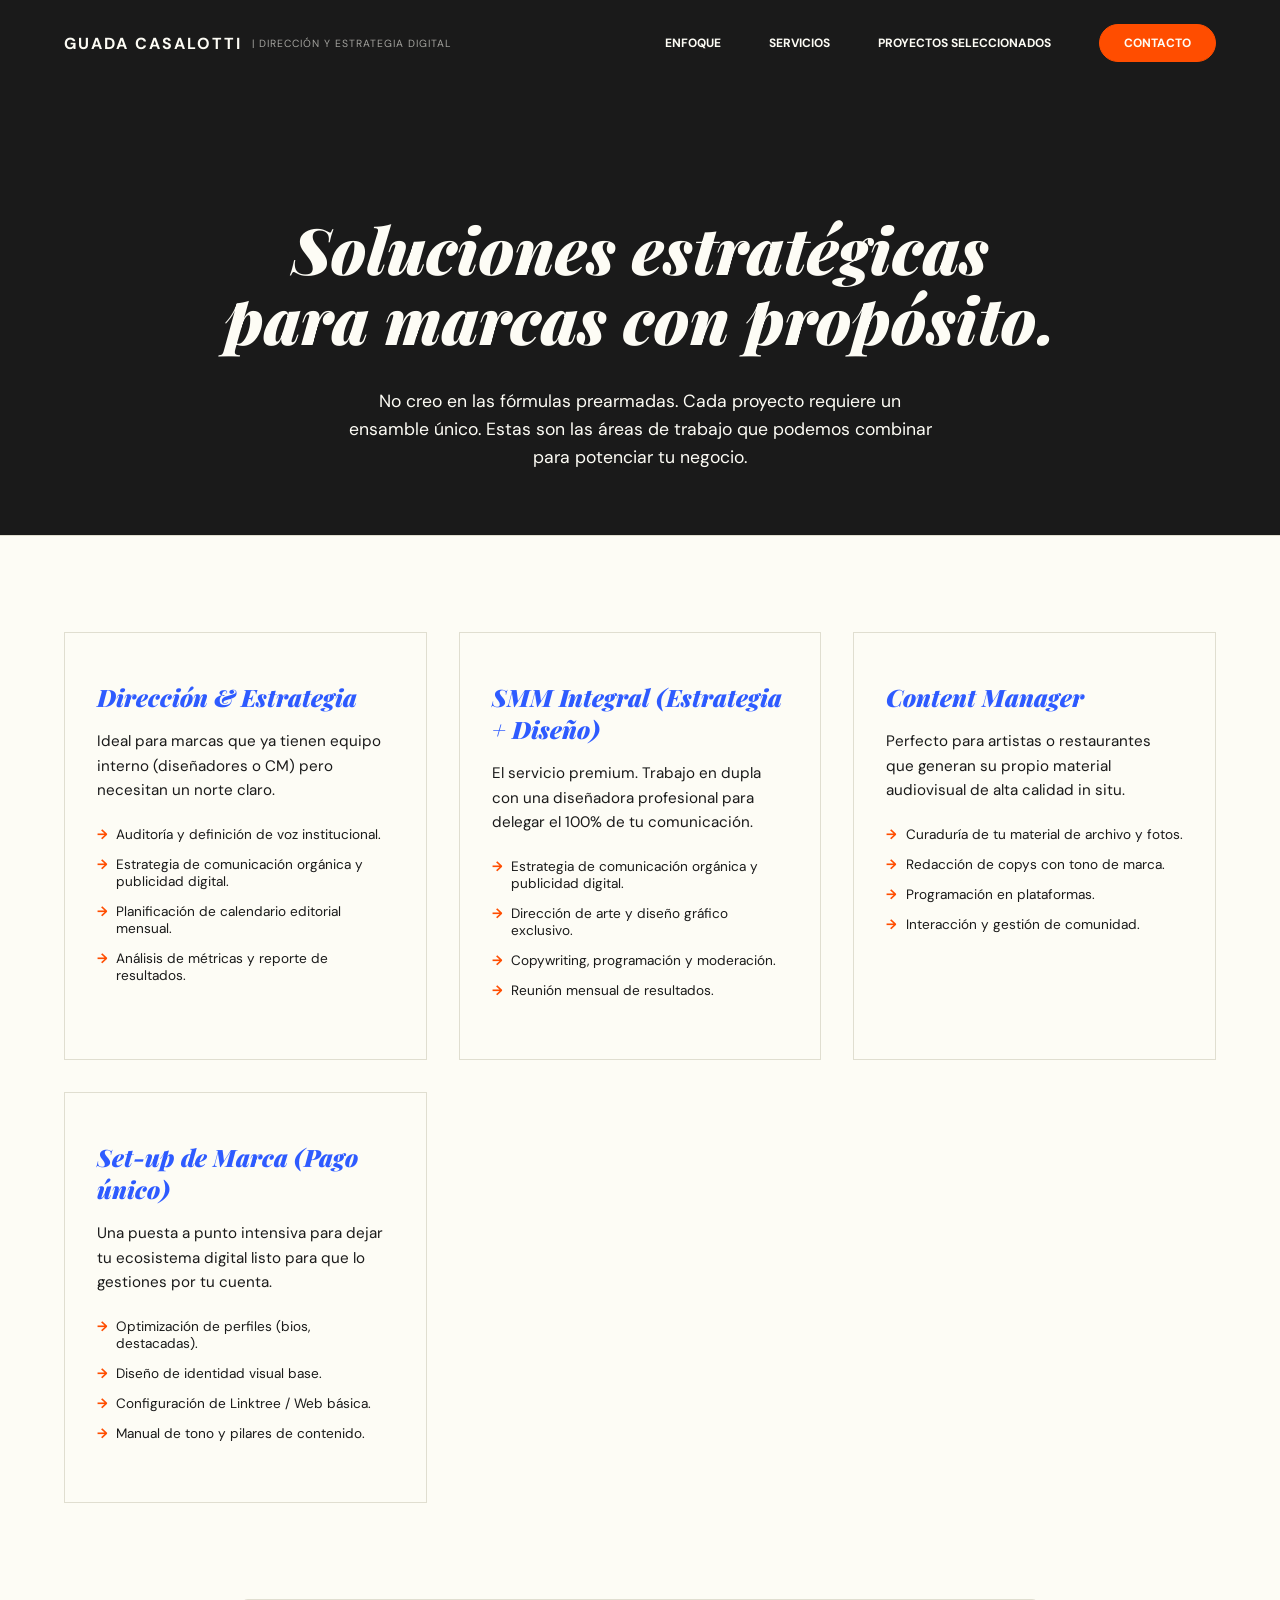
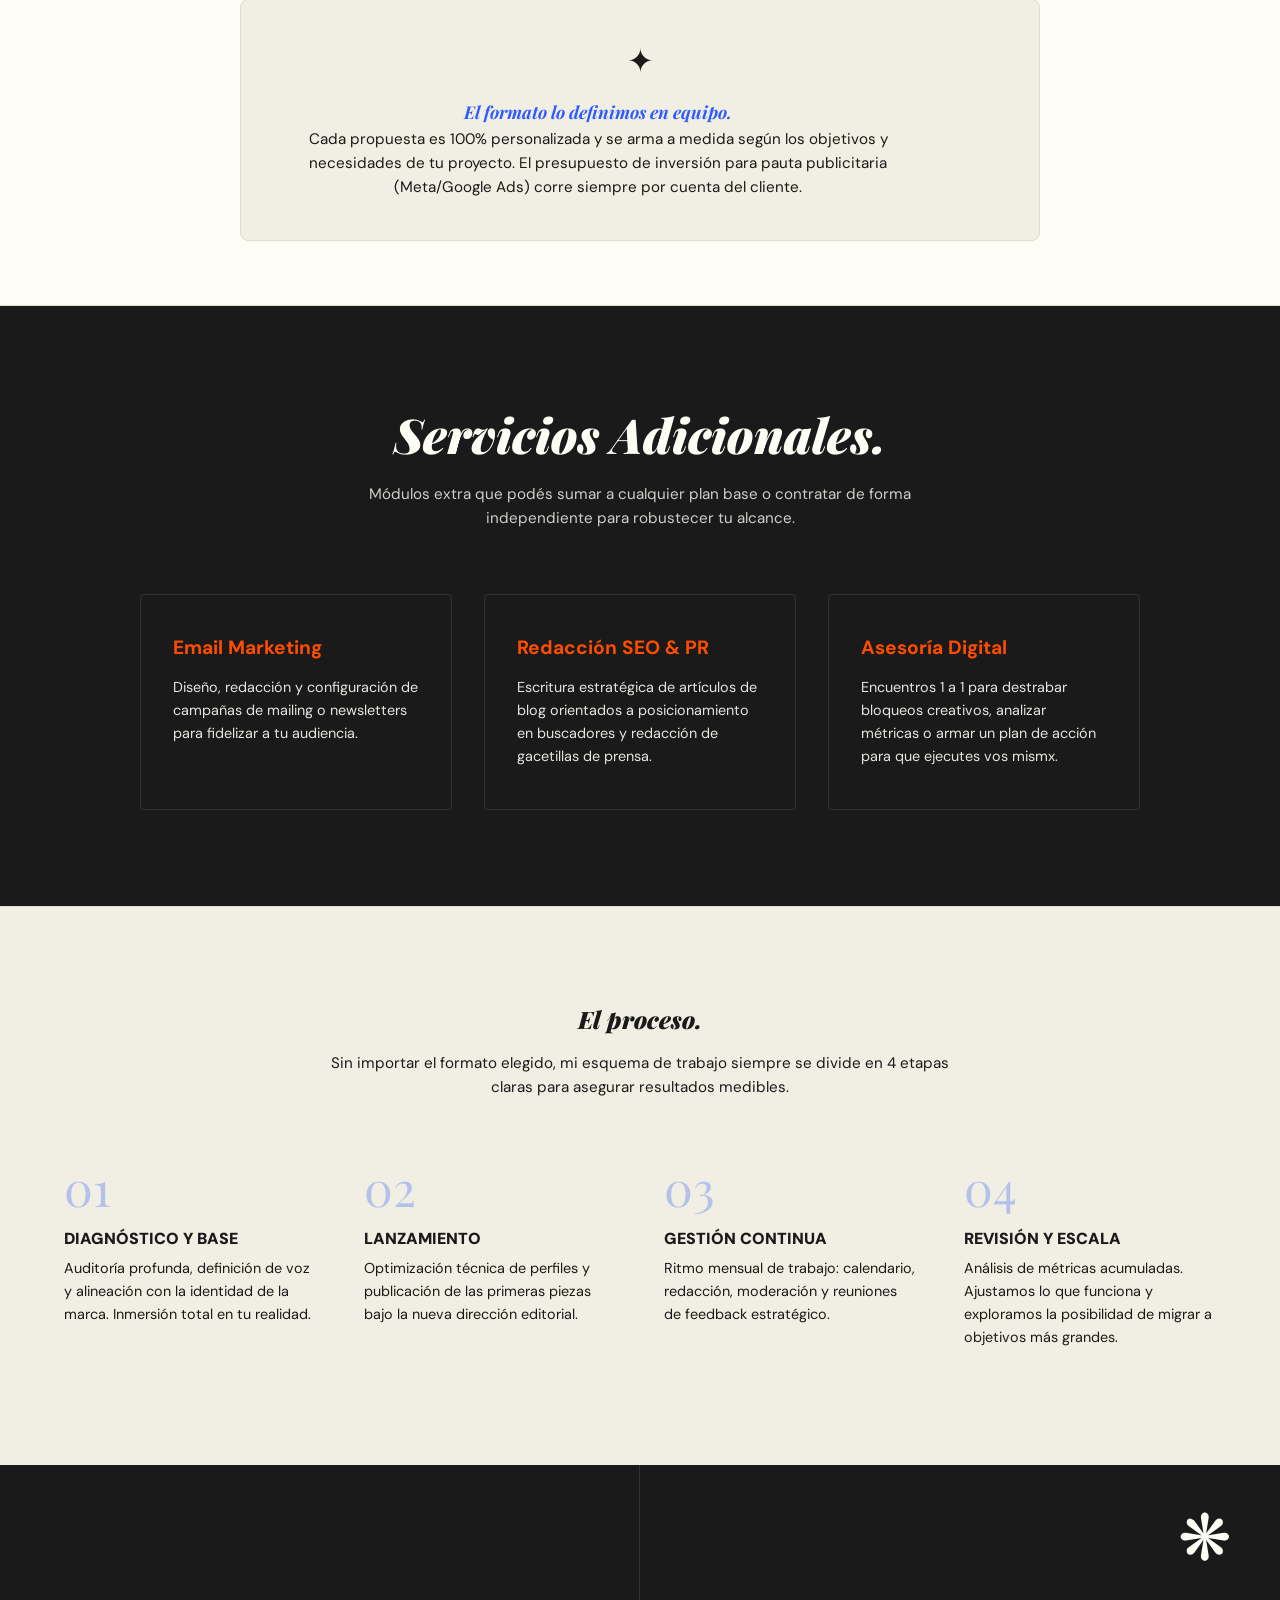
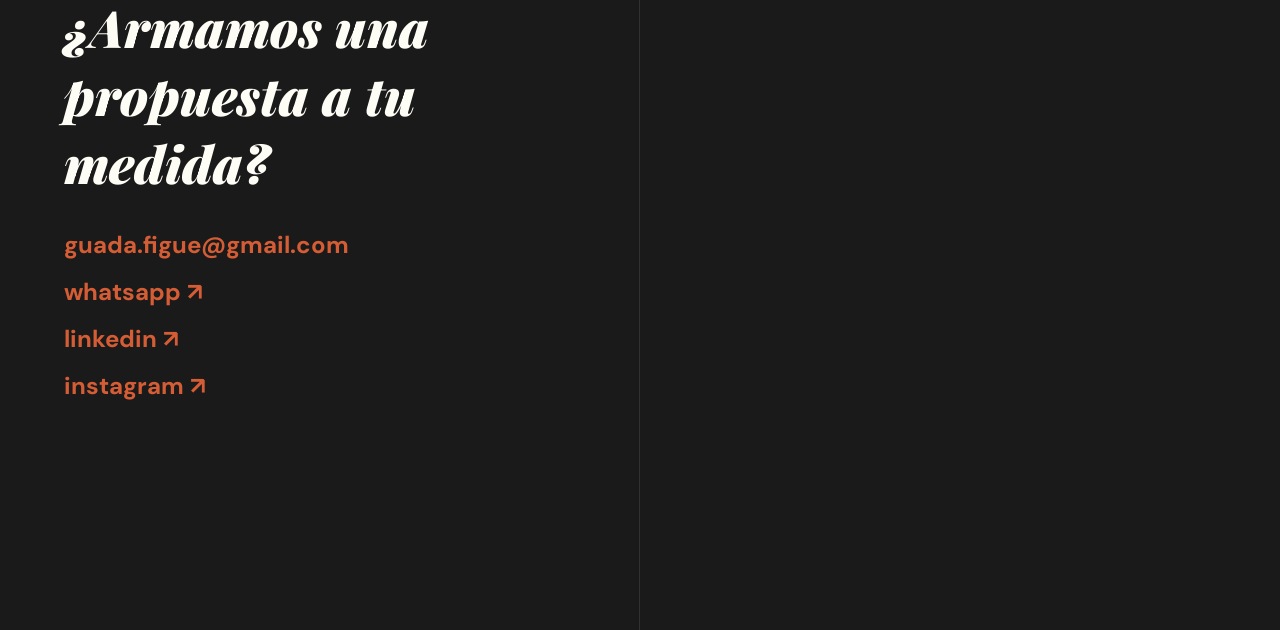
==== servicios.html @ a215f92e "Add files via upload" ====
﻿<!DOCTYPE html>
<html lang="es">
<head>
    <meta charset="UTF-8">
    <meta name="viewport" content="width=device-width, initial-scale=1.0">
    <title>Servicios | Guada Casalotti</title>
    <link rel="preconnect" href="https://fonts.googleapis.com">
    <link href="https://fonts.googleapis.com/css2?family=DM+Sans:wght@400;700&family=Playfair+Display:ital,wght@0,900;1,900&display=swap" rel="stylesheet">
    <link rel="stylesheet" href="styles.css">
</head>
<body>

   <nav class="nav-grid">
        <div class="nav-left logo" style="display: flex; align-items: center; gap: 10px; white-space: nowrap;">
            <span>GUADA CASALOTTI</span>
            <span style="font-family: var(--font-sans); font-size: 0.65rem; font-weight: 400; letter-spacing: 1px; color: var(--canvas); opacity: 0.6; white-space: nowrap;">| DIRECCIÓN Y ESTRATEGIA DIGITAL</span>
        </div>
        <div class="nav-center hide-mobile">
            <a href="index.html#sobre">Enfoque</a>
            <a href="servicios.html">Servicios</a>
            <a href="index.html#proyectos">Proyectos Seleccionados</a>
            <a href="index.html#contacto" class="btn-contacto-nav">Contacto</a>
        </div>
    </nav>

    <header class="servicios-header">
        <h1 class="serif">Soluciones estratégicas <br>para <em>marcas con propósito.</em></h1>
        <p style="margin: 2rem auto 0 auto; max-width: 600px; font-size: 1.1rem;">No creo en las fórmulas prearmadas. Cada proyecto requiere un ensamble único. Estas son las áreas de trabajo que podemos combinar para potenciar tu negocio.</p>
    </header>

    <section class="servicios-grid">
        <div class="servicio-card">
            <h3>Dirección & Estrategia</h3>
            <p>Ideal para marcas que ya tienen equipo interno (diseñadores o CM) pero necesitan un norte claro.</p>
            <ul class="servicios-lista">
                <li>Auditoría y definición de voz institucional.</li>
                <li>Estrategia de comunicación orgánica y publicidad digital.</li>
                <li>Planificación de calendario editorial mensual.</li>
                <li>Análisis de métricas y reporte de resultados.</li>
            </ul>
        </div>

        <div class="servicio-card">
            <h3>SMM Integral (Estrategia + Diseño)</h3>
            <p>El servicio premium. Trabajo en dupla con una diseñadora profesional para delegar el 100% de tu comunicación.</p>
            <ul class="servicios-lista">
                <li>Estrategia de comunicación orgánica y publicidad digital.</li>
                <li>Dirección de arte y diseño gráfico exclusivo.</li>
                <li>Copywriting, programación y moderación.</li>
                <li>Reunión mensual de resultados.</li>
            </ul>
        </div>

        <div class="servicio-card">
            <h3>Content Manager</h3>
            <p>Perfecto para artistas o restaurantes que generan su propio material audiovisual de alta calidad in situ.</p>
            <ul class="servicios-lista">
                <li>Curaduría de tu material de archivo y fotos.</li>
                <li>Redacción de copys con tono de marca.</li>
                <li>Programación en plataformas.</li>
                <li>Interacción y gestión de comunidad.</li>
            </ul>
        </div>

        <div class="servicio-card">
            <h3>Set-up de Marca (Pago único)</h3>
            <p>Una puesta a punto intensiva para dejar tu ecosistema digital listo para que lo gestiones por tu cuenta.</p>
            <ul class="servicios-lista">
                <li>Optimización de perfiles (bios, destacadas).</li>
                <li>Diseño de identidad visual base.</li>
                <li>Configuración de Linktree / Web básica.</li>
                <li>Manual de tono y pilares de contenido.</li>
            </ul>
        </div>
    </section>

    <section class="aclaraciones-section" style="padding: 0 4rem 4rem 4rem; background-color: var(--canvas);">
        <div style="background-color: #F1EFE3; border: 1px solid var(--line); border-radius: 8px; padding: 2.5rem 2rem; max-width: 800px; margin: 0 auto; text-align: center; position: relative;">
            <span style="font-size: 2rem; display: block; margin-bottom: 1rem; color: var(--ink);">✦</span>
            <p style="font-size: 0.95rem; color: var(--ink); margin: 0; line-height: 1.6; font-family: var(--font-sans);">
                <strong style="font-family: var(--font-serif); font-style: italic; font-size: 1.1rem; color: var(--cobalt);">El formato lo definimos en equipo.</strong> <br>
                Cada propuesta es 100% personalizada y se arma a medida según los objetivos y necesidades de tu proyecto. El presupuesto de inversión para pauta publicitaria (Meta/Google Ads) corre siempre por cuenta del cliente.
            </p>
        </div>
    </section>

    <section class="extras-section" style="padding: 6rem 4rem; background-color: var(--ink); color: var(--canvas); border-top: 1px solid var(--line);">
        <div style="text-align: center; margin-bottom: 4rem;">
            <h2 class="serif" style="font-size: clamp(2rem, 4vw, 3rem); color: var(--canvas);">Servicios <em>Adicionales.</em></h2>
            <p style="margin: 1rem auto; color: var(--canvas); opacity: 0.8; max-width: 600px;">Módulos extra que podés sumar a cualquier plan base o contratar de forma independiente para robustecer tu alcance.</p>
        </div>
        
        <div style="display: grid; grid-template-columns: repeat(auto-fit, minmax(250px, 1fr)); gap: 2rem; max-width: 1000px; margin: 0 auto;">
            <div style="border: 1px solid rgba(255,255,255,0.1); padding: 2.5rem 2rem; border-radius: 4px; transition: transform 0.3s ease;">
                <h4 style="color: var(--neon); margin-bottom: 1rem; font-weight: 700; font-size: 1.2rem;">Email Marketing</h4>
                <p style="font-size: 0.9rem; color: var(--canvas); margin: 0; opacity: 0.9;">Diseño, redacción y configuración de campañas de mailing o newsletters para fidelizar a tu audiencia.</p>
            </div>
            <div style="border: 1px solid rgba(255,255,255,0.1); padding: 2.5rem 2rem; border-radius: 4px; transition: transform 0.3s ease;">
                <h4 style="color: var(--neon); margin-bottom: 1rem; font-weight: 700; font-size: 1.2rem;">Redacción SEO & PR</h4>
                <p style="font-size: 0.9rem; color: var(--canvas); margin: 0; opacity: 0.9;">Escritura estratégica de artículos de blog orientados a posicionamiento en buscadores y redacción de gacetillas de prensa.</p>
            </div>
            <div style="border: 1px solid rgba(255,255,255,0.1); padding: 2.5rem 2rem; border-radius: 4px; transition: transform 0.3s ease;">
                <h4 style="color: var(--neon); margin-bottom: 1rem; font-weight: 700; font-size: 1.2rem;">Asesoría Digital</h4>
                <p style="font-size: 0.9rem; color: var(--canvas); margin: 0; opacity: 0.9;">Encuentros 1 a 1 para destrabar bloqueos creativos, analizar métricas o armar un plan de acción para que ejecutes vos mismx.</p>
            </div>
        </div>
    </section>

    <section class="metodologia-section">
        <div class="projects-header" style="text-align: center; margin-bottom: 0;">
            <h2 class="serif">El proceso.</h2>
            <p style="margin: 1rem auto; text-align: center;">Sin importar el formato elegido, mi esquema de trabajo siempre se divide en 4 etapas claras para asegurar resultados medibles.</p>
        </div>
        
        <div class="metodologia-grid">
            <div class="etapa-card">
                <span style="font-family: var(--font-serif); font-size: 3rem; color: var(--cobalt); opacity: 0.3; line-height: 1;">01</span>
                <h4>Diagnóstico y Base</h4>
                <p>Auditoría profunda, definición de voz y alineación con la identidad de la marca. Inmersión total en tu realidad.</p>
            </div>
            <div class="etapa-card">
                <span style="font-family: var(--font-serif); font-size: 3rem; color: var(--cobalt); opacity: 0.3; line-height: 1;">02</span>
                <h4>Lanzamiento</h4>
                <p>Optimización técnica de perfiles y publicación de las primeras piezas bajo la nueva dirección editorial.</p>
            </div>
            <div class="etapa-card">
                <span style="font-family: var(--font-serif); font-size: 3rem; color: var(--cobalt); opacity: 0.3; line-height: 1;">03</span>
                <h4>Gestión Continua</h4>
                <p>Ritmo mensual de trabajo: calendario, redacción, moderación y reuniones de feedback estratégico.</p>
            </div>
            <div class="etapa-card">
                <span style="font-family: var(--font-serif); font-size: 3rem; color: var(--cobalt); opacity: 0.3; line-height: 1;">04</span>
                <h4>Revisión y Escala</h4>
                <p>Análisis de métricas acumuladas. Ajustamos lo que funciona y exploramos la posibilidad de migrar a objetivos más grandes.</p>
            </div>
        </div>
    </section>

    <footer class="contact-split">
        <div class="contact-left">
            <div class="contact-wrapper">
                <h2 class="serif">¿Armamos una propuesta <em>a tu medida?</em></h2>
                <div class="big-links-stack">
                    <a href="mailto:guada.figue@gmail.com">guada.figue@gmail.com</a>
                    <a href="https://wa.link/puh8q9" target="_blank">whatsapp ↗</a>
                    <a href="https://www.linkedin.com/in/guadacasalotti" target="_blank">linkedin ↗</a>
                    <a href="https://instagram.com/guada.comunica" target="_blank">instagram ↗</a>
                </div>
            </div>
        </div>
        <div class="contact-right dynamic-bg" style="background-color: var(--ink);">
            <span class="emoji-changer-footer" style="color: var(--canvas);"></span>
        </div>
    </footer>
</body>
</html>
---- styles.css ----
﻿:root {
    --canvas: #FDFCF5;
    --ink: #1A1A1A;
    --cobalt: #2E5BFF;
    --neon: #FF4D00;
    --line: #E0DED0;
    --font-serif: 'Playfair Display', serif;
    --font-sans: 'DM Sans', sans-serif;
}

html { scroll-behavior: smooth; }
* { margin: 0; padding: 0; box-sizing: border-box; }

body { background-color: var(--canvas); color: var(--ink); font-family: var(--font-sans); overflow-x: hidden; background-image: url("https://www.transparenttextures.com/patterns/natural-paper.png"); }

p { font-size: 0.95rem; line-height: 1.6; max-width: 65ch; margin-bottom: 1.2rem; }
.serif { font-family: var(--font-serif); font-weight: 900; font-style: italic; }
em { font-family: var(--font-serif); font-style: italic; }

/* MARQUESINA */
.marquee-top { background: #D45D35; color: var(--canvas); padding: 12px 0; font-weight: 700; font-size: 0.75rem; overflow: hidden; display: flex; border-bottom: 1px solid var(--ink); }
.marquee-content { display: flex; white-space: nowrap; animation: marquee 35s linear infinite; }
@keyframes marquee { 0% { transform: translateX(0); } 100% { transform: translateX(-33.33%); } }

/* NAV NUEVO Y ESPACIADO */
.nav-grid { 
    display: flex; 
    justify-content: space-between; 
    align-items: center; 
    padding: 1.5rem 4rem; 
    position: sticky; 
    top: 0; 
    z-index: 1000; 
    background-color: var(--ink); 
    color: var(--canvas); 
}
.nav-left { font-weight: 700; text-transform: uppercase; letter-spacing: 2px; }
.nav-center { display: flex; gap: 3rem; align-items: center; }
.nav-center a { color: var(--canvas); text-decoration: none; font-size: 0.75rem; font-weight: 700; text-transform: uppercase; transition: all 0.3s ease; }
.nav-center a:hover { color: #A685E2; }

/* BOTÓN DE CONTACTO EN EL MENÚ */
.btn-contacto-nav {
    background-color: var(--neon);
    color: var(--canvas) !important;
    padding: 10px 24px;
    border-radius: 50px;
    border: 1px solid var(--neon);
}
.btn-contacto-nav:hover {
    background-color: transparent;
    color: var(--neon) !important;
}

/* HERO */
.hero-split { display: grid; grid-template-columns: 1fr 1fr; height: 90vh; border-bottom: 1px solid var(--line); overflow: hidden; }
.hero-left-dynamic { display: flex; justify-content: center; align-items: center; position: relative; animation: syncColorsLeft 3s infinite cubic-bezier(0.77, 0, 0.175, 1); }
.shape-container { 
    width: 80%; max-width: 500px; aspect-ratio: 4 / 5; max-height: 85%; 
    position: relative; animation: morphShape 3s infinite cubic-bezier(0.77, 0, 0.175, 1); overflow: hidden; z-index: 1; 
}
.slide-img { position: absolute; top: 0; left: 0; width: 100%; height: 100%; background-size: cover; background-position: center; opacity: 0; animation: fadeImages 3s infinite cubic-bezier(0.77, 0, 0.175, 1); }
.img-1 { background-image: url('feria-del-centro.webp'); animation-delay: 0s; }
.img-2 { background-image: url('concurso-escuelas.webp'); animation-delay: -2s; }
.img-3 { background-image: url('cumbre-2.webp'); animation-delay: -1s; }
.hero-stats { position: absolute; z-index: 10; bottom: 15%; display: flex; flex-direction: column; align-items: center; width: 100%; }
.stat-pill { position: absolute; background: var(--ink); color: var(--canvas); padding: 12px 25px; border-radius: 50px; font-weight: bold; opacity: 0; animation: fadeStats 3s infinite; text-align: center; max-width: 85%; }
.stat-1 { animation-delay: 0s; }
.stat-2 { animation-delay: -2s; }
.stat-3 { animation-delay: -1s; }

.hero-right-text { padding: 4rem; display: flex; flex-direction: column; justify-content: center; background-color: var(--ink); color: var(--canvas); }
.hero-right-text h1 { font-family: var(--font-serif); font-size: clamp(2rem, 4.5vw, 4.5rem); line-height: 1; }
.emoji-changer::after { content: '☺'; font-size: 5rem; animation: changeEmoji 3s infinite; display: block; margin-top: 1.5rem; }

/* BOTONES PRINCIPALES */
.cta-button-hero { 
    margin-top: 2rem; display: inline-block; padding: 15px 35px; background-color: var(--neon); color: var(--canvas); 
    text-decoration: none; font-weight: 700; border-radius: 50px; width: fit-content; text-transform: uppercase; 
    letter-spacing: 1px; font-size: 0.9rem; transition: all 0.3s ease; border: 1px solid var(--neon); 
}
.cta-button-hero:hover { background-color: transparent; color: var(--neon); }

.cta-button-hero.btn-oscuro { background-color: var(--ink); color: var(--canvas); border-color: var(--ink); }
.cta-button-hero.btn-oscuro:hover { background-color: transparent; color: var(--neon); border-color: var(--neon); }

/* DIFERENCIAL */
.diff-grid { display: grid; grid-template-columns: 1fr 2fr; border-bottom: 1px solid var(--line); }
.diff-header { padding: 4rem; border-right: 1px solid var(--line); }
.retrato-guada { width: 100%; max-width: 250px; height: 320px; border-radius: 150px 150px 0 0; overflow: hidden; border: 1px solid var(--line); margin-top: 2rem; }
.retrato-guada img { width: 100%; height: 100%; object-fit: cover; filter: grayscale(1); transition: 0.5s; }
.retrato-guada:hover img { filter: grayscale(0); }
.diff-content { padding: 4rem; display: flex; flex-direction: column; gap: 1.5rem; }
.diff-content p { font-size: clamp(1.1rem, 1.5vw, 1.35rem); }
.diff-content p span { background: var(--neon); color: var(--canvas); padding: 0 8px; font-weight: 700; }

/* PROYECTOS */
.projects-section { padding: 6rem 0; border-bottom: 1px solid var(--line); background-color: #F1EFE3; }
.projects-header { padding: 0 4rem; margin-bottom: 3rem; }
.gallery-wrapper { width: 100%; overflow-x: auto; scrollbar-width: thin; scrollbar-color: var(--neon) rgba(26,26,26,0.05); }
.gallery-track { display: flex; gap: 3rem; width: max-content; padding: 0 2rem 2rem 4rem; }
.gallery-item { width: 450px; flex-shrink: 0; cursor: pointer; }
.p-img-wrapper { width: 100%; aspect-ratio: 3/2; background: var(--ink); overflow: hidden; position: relative; }
.p-img-wrapper img { width: 100%; height: 100%; object-fit: cover; object-position: center center; filter: grayscale(1); transition: 0.8s; }
.gallery-item:hover img { filter: grayscale(0); }
.p-overlay { position: absolute; top: 0; width: 100%; height: 100%; background: rgba(26,26,26,0.7); display: flex; align-items: center; justify-content: center; opacity: 0; transition: 0.3s; }
.gallery-item:hover .p-overlay { opacity: 1; }
.btn-ver-mas { color: var(--canvas); border: 1px solid var(--canvas); padding: 12px 25px; border-radius: 50px; font-weight: bold; }
.p-label { margin-top: 1rem; font-weight: 700; font-size: 0.8rem; color: var(--ink); }

/* TRAYECTORIA CORREGIDA */
.exp-grid { display: grid; grid-template-columns: 1fr 2fr; border-bottom: 1px solid var(--line); }
.exp-header { padding: 4rem; border-right: 1px solid var(--line); }
.exp-list { display: flex; flex-direction: column; }
.exp-item { display: grid; grid-template-columns: 1fr 2fr; padding: 3rem 4rem; border-bottom: 1px solid var(--line); }
.exp-item:last-child { border-bottom: none; }
.exp-meta { font-weight: 700; color: var(--neon); font-size: 0.8rem; letter-spacing: 1px; }
.exp-info h3 { font-family: var(--font-serif); font-size: 1.5rem; margin-bottom: 0.5rem; }

/* MODAL */
.modal-overlay { display: none; position: fixed; z-index: 2000; left: 0; top: 0; width: 100%; height: 100%; background-color: rgba(0,0,0,0.8); backdrop-filter: blur(5px); justify-content: center; align-items: center; }
.modal-content { background-color: var(--canvas); padding: 4rem; width: 90%; max-width: 800px; border-radius: 4px; position: relative; max-height: 85vh; overflow-y: auto; }
.close-modal { color: var(--neon); position: absolute; top: 20px; right: 30px; font-size: 3rem; cursor: pointer; }

/* FOOTER */
.contact-split { display: grid; grid-template-columns: 1fr 1fr; min-height: 85vh; }
.contact-left { padding: 6rem 4rem; background: var(--ink); color: var(--canvas); border-right: 1px solid rgba(255,255,255,0.1); display: flex; flex-direction: column; }
.contact-left h2 { font-size: clamp(2.2rem, 4vw, 3.5rem); margin: 2rem 0; }
.big-links-stack { display: flex; flex-direction: column; gap: 1rem; }
.big-links-stack a { color: #D45D35; text-decoration: none; font-size: 1.5rem; font-weight: 700; transition: color 0.3s; }
.big-links-stack a:hover { color: var(--neon); }
.footer-bar { margin-top: auto; font-size: 0.7rem; letter-spacing: 2px; font-weight: 700; opacity: 0.5; padding-top: 2rem; }
.contact-right { padding: 6rem 4rem; animation: syncColorsRight 3s infinite; display: flex; align-items: center; justify-content: center; position: relative; overflow: hidden; }
.emoji-changer-footer::after { content: '❋'; font-size: 4rem; position: absolute; top: 2rem; right: 3rem; animation: changeEmoji 3s infinite; }
.ig-widget-container { width: 100%; max-width: 500px; z-index: 2; border-radius: 10px; overflow: hidden; }

/* ESTILOS PAGINA SERVICIOS Y TRAYECTORIA */
.servicios-header { padding: 8rem 4rem 4rem 4rem; background-color: var(--ink); color: var(--canvas); text-align: center; border-bottom: 1px solid var(--line); }
.servicios-header h1 { font-size: clamp(2.5rem, 5vw, 4.5rem); line-height: 1.1; }
.servicios-grid { display: grid; grid-template-columns: repeat(auto-fit, minmax(280px, 1fr)); gap: 2rem; padding: 6rem 4rem; background-color: var(--canvas); }
.servicio-card { border: 1px solid var(--line); padding: 3rem 2rem; background: var(--canvas); transition: transform 0.3s ease, box-shadow 0.3s ease; }
.servicio-card:hover { transform: translateY(-5px); box-shadow: 0 15px 30px rgba(0,0,0,0.04); border-color: var(--ink); }
.servicio-card h3 { font-family: var(--font-serif); font-size: 1.5rem; color: var(--cobalt); margin-bottom: 1rem; font-style: italic; font-weight: 900; }
.servicio-card p { font-size: 0.95rem; margin-bottom: 1.5rem; color: var(--ink); }
.servicios-lista { list-style: none; padding: 0; }
.servicios-lista li { font-size: 0.85rem; margin-bottom: 0.8rem; padding-left: 1.2rem; position: relative; color: var(--ink); }
.servicios-lista li::before { content: '→'; position: absolute; left: 0; color: var(--neon); font-weight: bold; }

.metodologia-section { padding: 6rem 4rem; background-color: #F1EFE3; border-top: 1px solid var(--line); }
.metodologia-grid { display: grid; grid-template-columns: repeat(auto-fit, minmax(220px, 1fr)); gap: 3rem; margin-top: 4rem; }
.etapa-card h4 { font-weight: 900; text-transform: uppercase; font-size: 1rem; margin: 1rem 0 0.5rem 0; color: var(--ink); }
.etapa-card p { font-size: 0.9rem; }

/* KEYFRAMES */
@keyframes changeEmoji { 0%, 28% { content: '❋'; color: #D45D35; } 33.33%, 61.33% { content: '✦'; color: var(--canvas); } 66.66%, 94.66% { content: '✎'; color: #A685E2; } 100% { content: '❋'; color: #D45D35; } }
@keyframes morphShape { 0%, 28% { clip-path: inset(0% 0% 0% 0% round 30% 4% 20% 8%); } 33.33%, 61.33% { clip-path: inset(0% 0% 0% 0% round 45% 45% 2% 2%); } 66.66%, 94.66% { clip-path: inset(0% 0% 0% 0% round 5% 35% 5% 35%); } 100% { clip-path: inset(0% 0% 0% 0% round 30% 4% 20% 8%); } }
@keyframes fadeImages { 0%, 28% { opacity: 1; } 33.33%, 94.66% { opacity: 0; } 100% { opacity: 1; } }
@keyframes fadeStats { 0%, 28% { opacity: 1; transform: translateY(0); } 33.33%, 94.66% { opacity: 0; transform: translateY(-10px); } 100% { opacity: 1; transform: translateY(0); } }
@keyframes syncColorsLeft { 0%, 28% { background-color: #A685E2; } 33.33%, 61.33% { background-color: #591C26; } 66.66%, 94.66% { background-color: var(--ink); } 100% { background-color: #A685E2; } } 
@keyframes syncColorsRight { 0%, 28% { background-color: #3B231D; } 33.33%, 61.33% { background-color: var(--ink); } 66.66%, 94.66% { background-color: #D45D35; } 100% { background-color: #3B231D; } }

/* RESPONSIVE */
@media (max-width: 1024px) {
    .hero-split, .diff-grid, .exp-grid, .contact-split { grid-template-columns: 1fr; }
    .exp-item { grid-template-columns: 1fr; padding: 2rem; }
    .nav-center { display: none; }
    .nav-grid { display: flex; justify-content: space-between; }
    .modal-body img { display: block; width: 100%; height: auto; border: none !important; box-shadow: none !important; background: transparent !important; }
    .modal-body div[style*="background"] { background: transparent !important; border: none !important; }
}
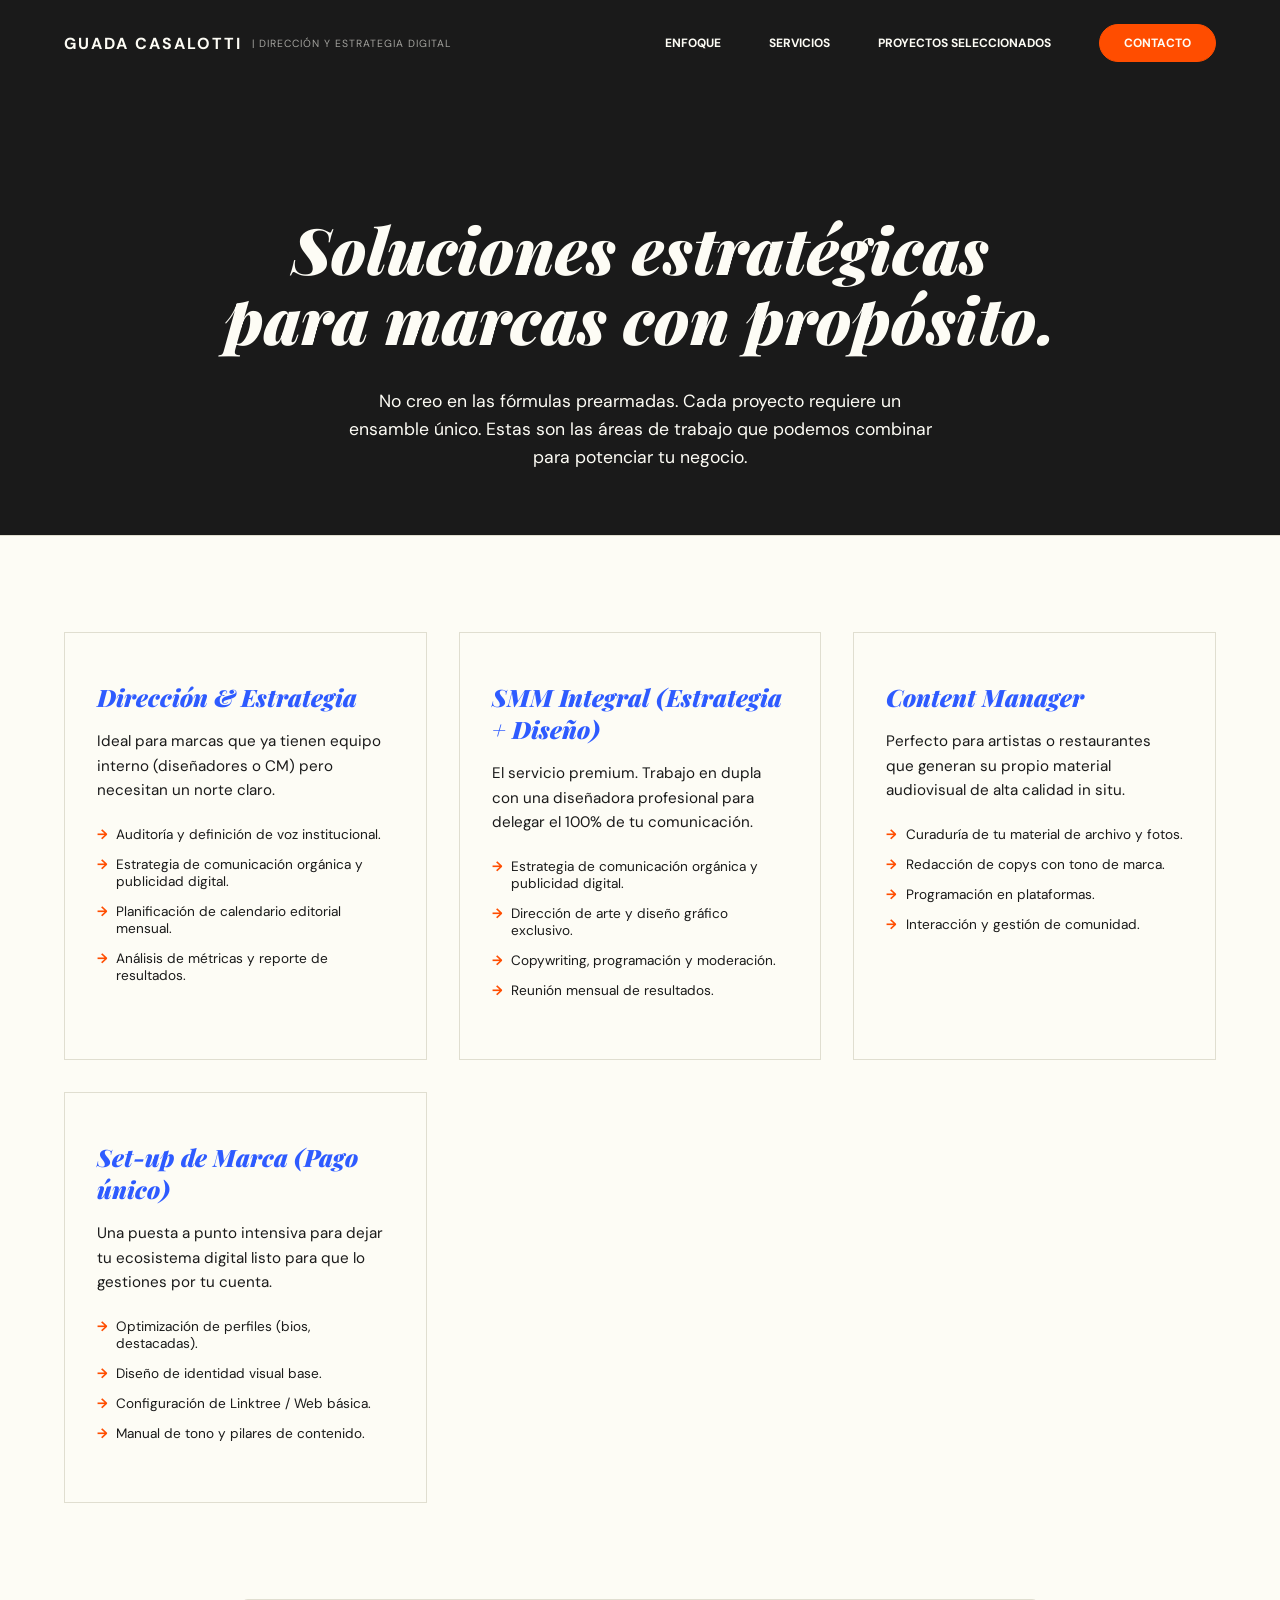
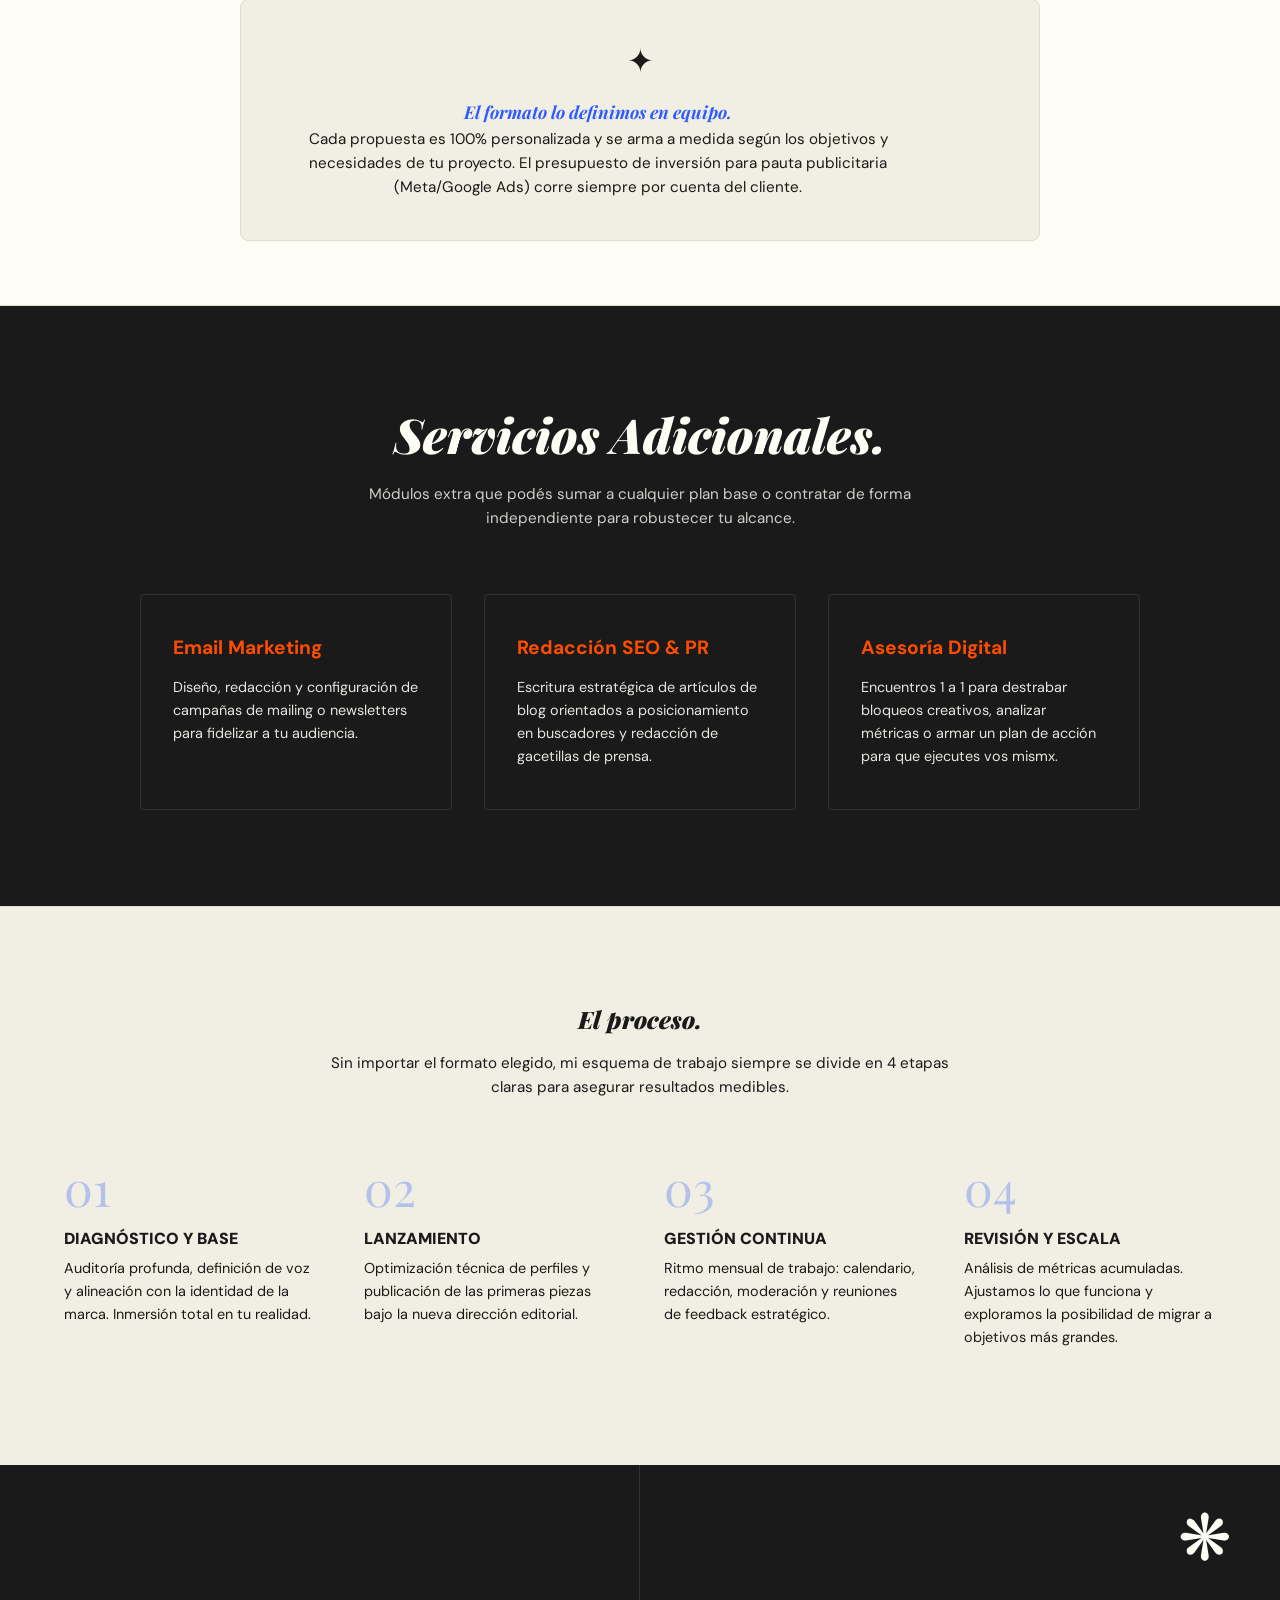
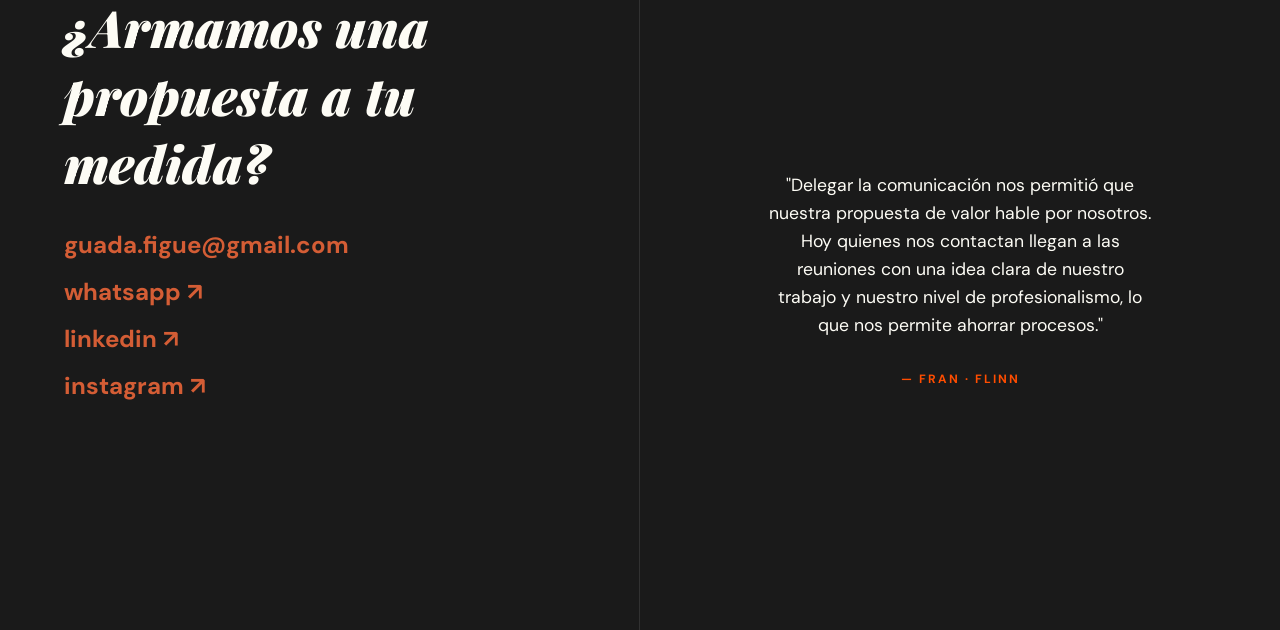
==== commit 17ca23f1: "Update servicios.html" ====
--- a/servicios.html
+++ b/servicios.html
@@ -150,7 +150,11 @@
         </div>
         <div class="contact-right dynamic-bg" style="background-color: var(--ink);">
             <span class="emoji-changer-footer" style="color: var(--canvas);"></span>
+            <div class="testimonial-box" style="padding: 8rem 4rem 4rem 4rem; background: var(--ink); text-align: center; display: flex; flex-direction: column; justify-content: center; align-items: center; min-height: 100%;">
+    <p style="font-family: var(--font-sans); font-size: 1.1rem; color: var(--canvas); line-height: 1.6; max-width: 500px; margin-bottom: 2rem;">"Delegar la comunicación nos permitió que nuestra propuesta de valor hable por nosotros. Hoy quienes nos contactan llegan a las reuniones con una idea clara de nuestro trabajo y nuestro nivel de profesionalismo, lo que nos permite ahorrar procesos."</p>
+    <span style="color: var(--neon); font-size: 0.75rem; font-weight: 700; text-transform: uppercase; letter-spacing: 2px;">— FRAN · FLINN</span>
+</div>
         </div>
     </footer>
 </body>
-</html>+</html>
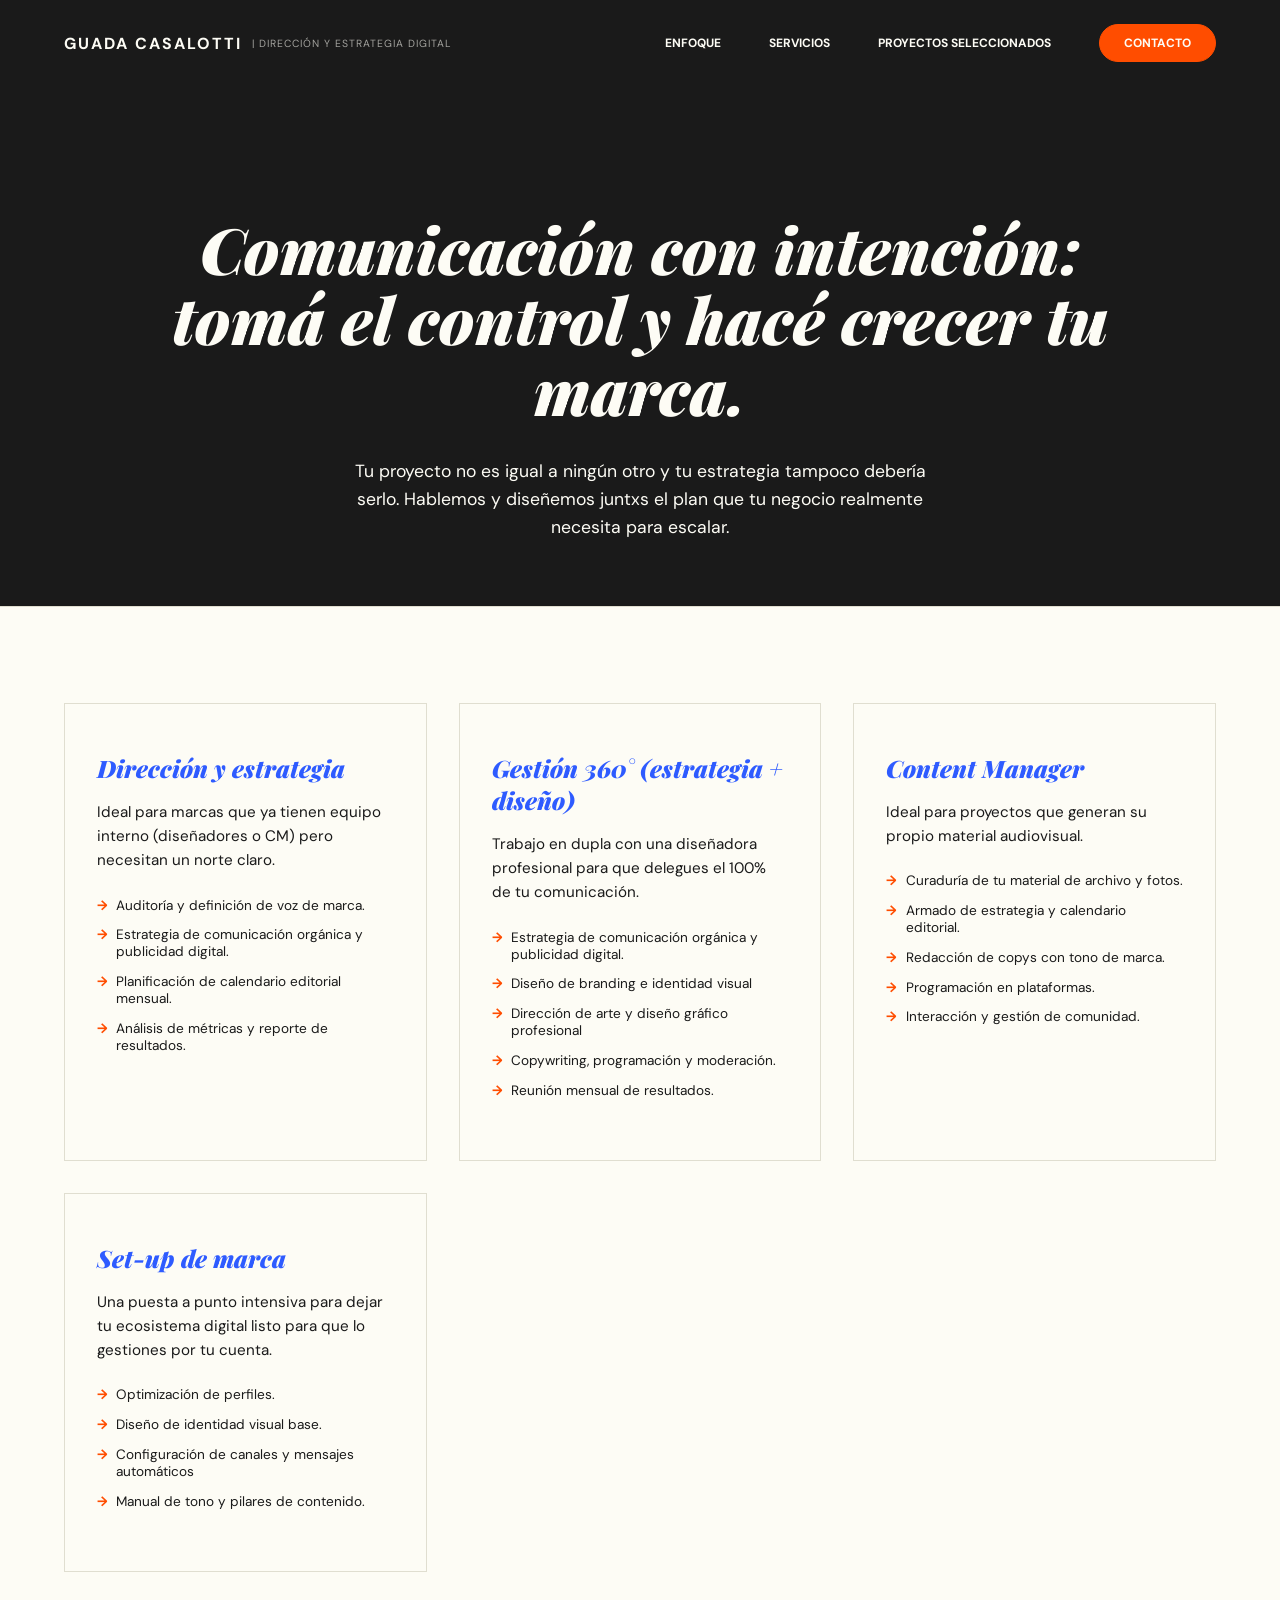
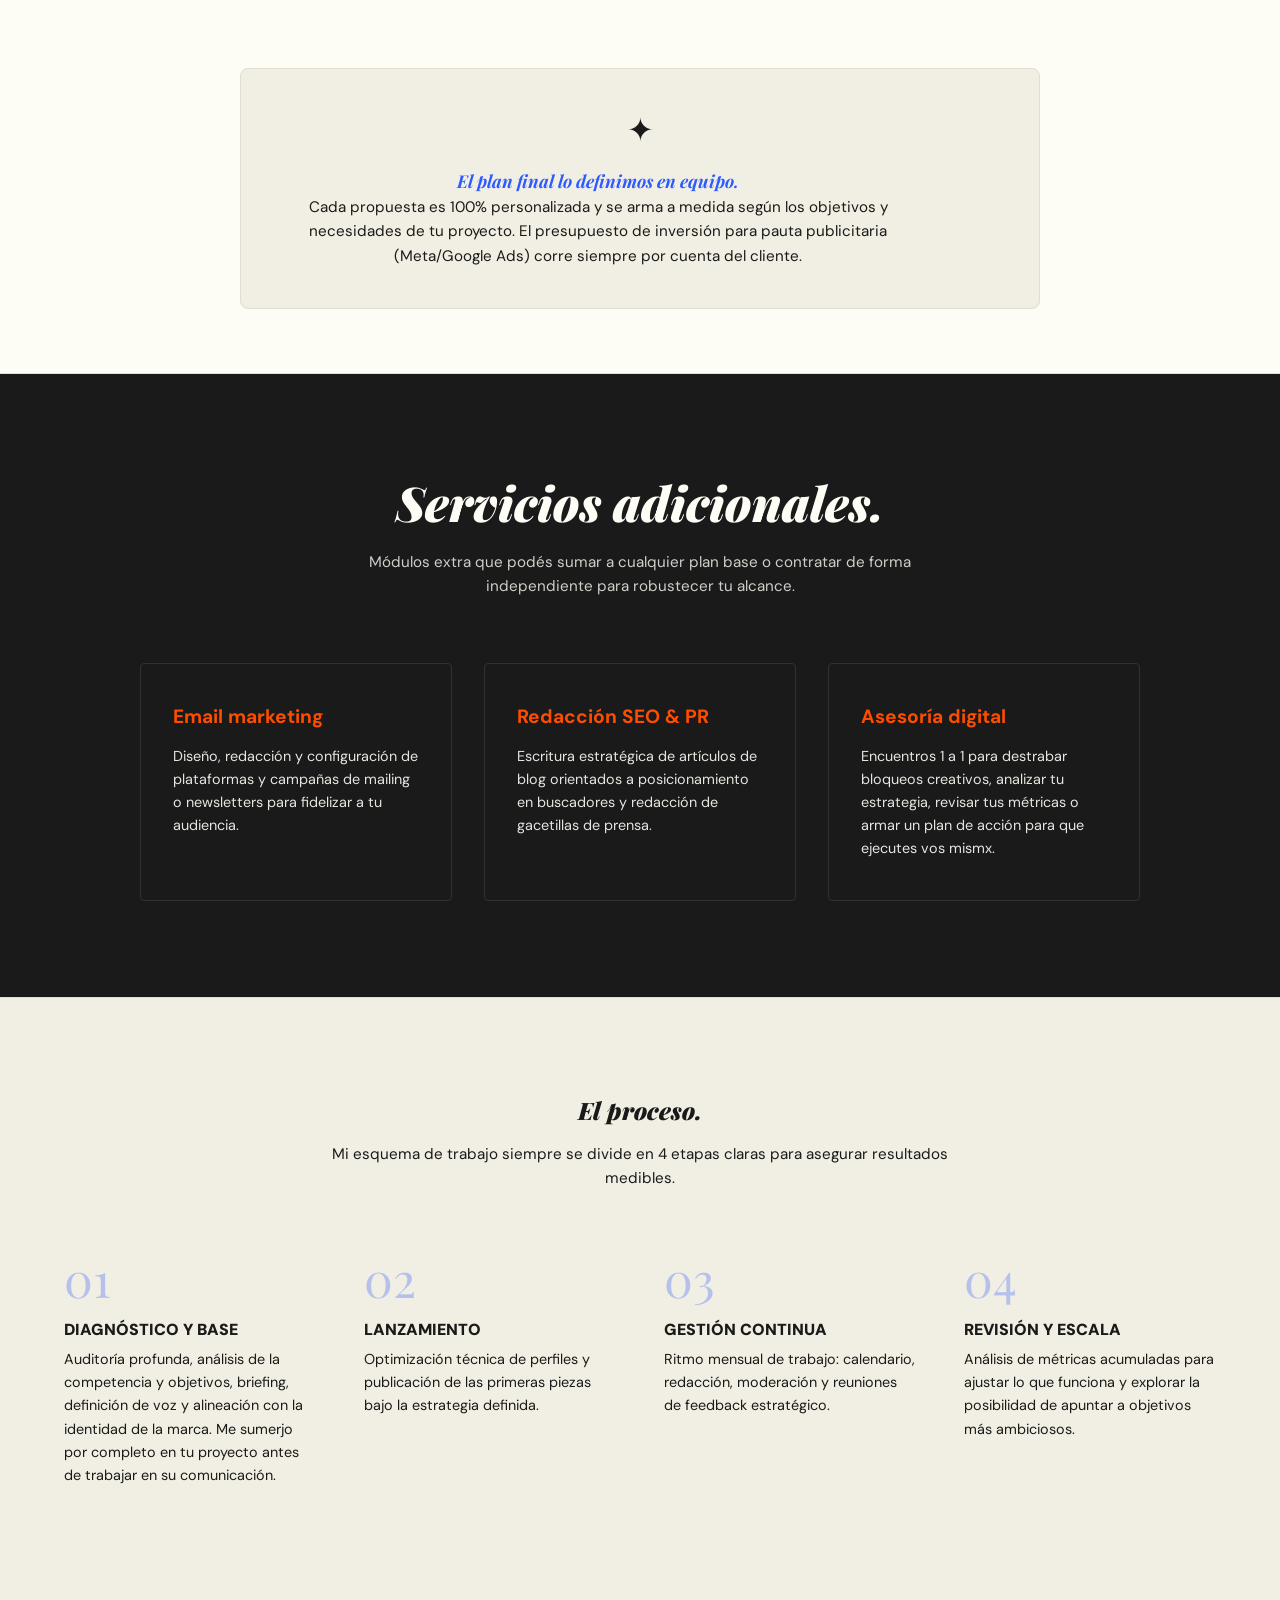
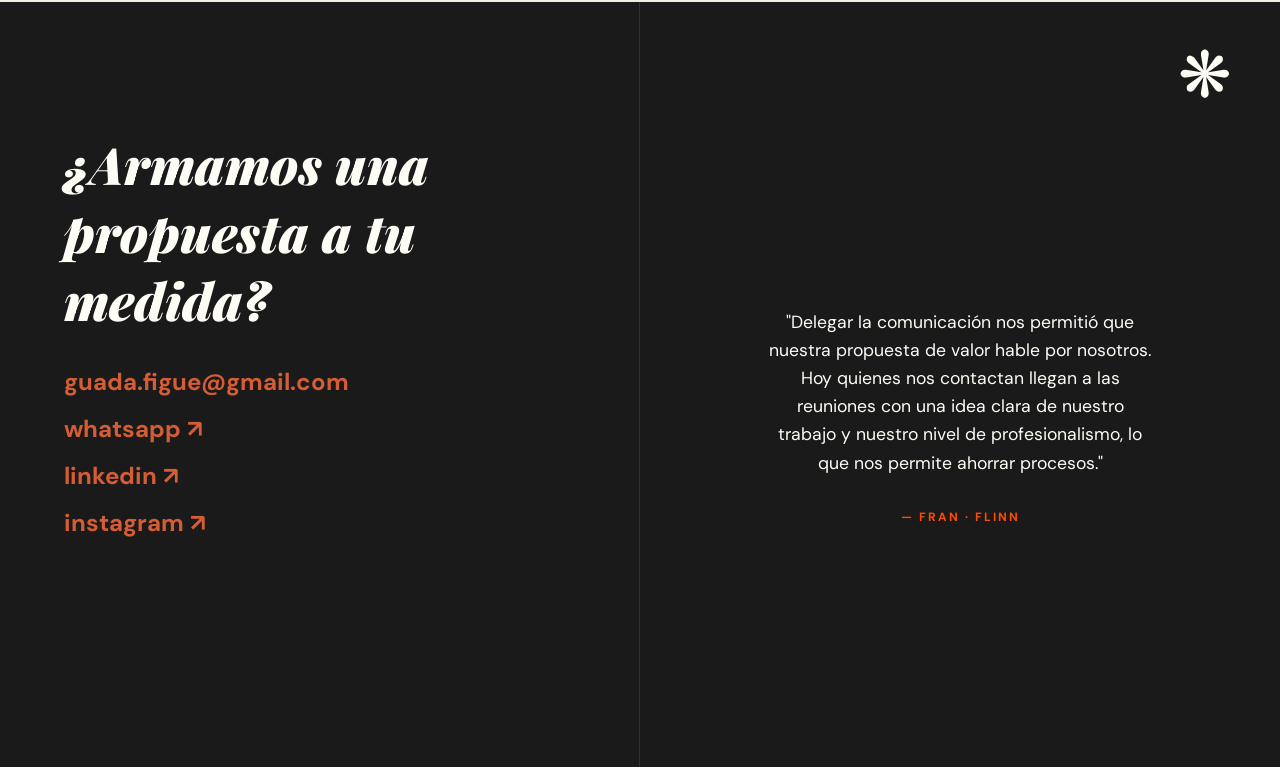
==== commit 86a3903e: "Update servicios.html" ====
--- a/servicios.html
+++ b/servicios.html
@@ -24,16 +24,16 @@
     </nav>
 
     <header class="servicios-header">
-        <h1 class="serif">Soluciones estratégicas <br>para <em>marcas con propósito.</em></h1>
-        <p style="margin: 2rem auto 0 auto; max-width: 600px; font-size: 1.1rem;">No creo en las fórmulas prearmadas. Cada proyecto requiere un ensamble único. Estas son las áreas de trabajo que podemos combinar para potenciar tu negocio.</p>
+        <h1 class="serif">Comunicación con intención:<br>tomá el control <em> y hacé crecer tu marca.</em></h1>
+        <p style="margin: 2rem auto 0 auto; max-width: 600px; font-size: 1.1rem;">Tu proyecto no es igual a ningún otro y tu estrategia tampoco debería serlo. Hablemos y diseñemos juntxs el plan que tu negocio realmente necesita para escalar.</p>
     </header>
 
     <section class="servicios-grid">
         <div class="servicio-card">
-            <h3>Dirección & Estrategia</h3>
+            <h3>Dirección y estrategia</h3>
             <p>Ideal para marcas que ya tienen equipo interno (diseñadores o CM) pero necesitan un norte claro.</p>
             <ul class="servicios-lista">
-                <li>Auditoría y definición de voz institucional.</li>
+                <li>Auditoría y definición de voz de marca.</li>
                 <li>Estrategia de comunicación orgánica y publicidad digital.</li>
                 <li>Planificación de calendario editorial mensual.</li>
                 <li>Análisis de métricas y reporte de resultados.</li>
@@ -41,11 +41,12 @@
         </div>
 
         <div class="servicio-card">
-            <h3>SMM Integral (Estrategia + Diseño)</h3>
-            <p>El servicio premium. Trabajo en dupla con una diseñadora profesional para delegar el 100% de tu comunicación.</p>
+            <h3>Gestión 360° (estrategia + diseño)</h3>
+            <p>Trabajo en dupla con una diseñadora profesional para que delegues el 100% de tu comunicación.</p>
             <ul class="servicios-lista">
                 <li>Estrategia de comunicación orgánica y publicidad digital.</li>
-                <li>Dirección de arte y diseño gráfico exclusivo.</li>
+                <li>Diseño de branding e identidad visual</li>
+                <li>Dirección de arte y diseño gráfico profesional</li>
                 <li>Copywriting, programación y moderación.</li>
                 <li>Reunión mensual de resultados.</li>
             </ul>
@@ -53,9 +54,10 @@
 
         <div class="servicio-card">
             <h3>Content Manager</h3>
-            <p>Perfecto para artistas o restaurantes que generan su propio material audiovisual de alta calidad in situ.</p>
+            <p>Ideal para proyectos que generan su propio material audiovisual.</p>
             <ul class="servicios-lista">
                 <li>Curaduría de tu material de archivo y fotos.</li>
+                <li>Armado de estrategia y calendario editorial.</li>
                 <li>Redacción de copys con tono de marca.</li>
                 <li>Programación en plataformas.</li>
                 <li>Interacción y gestión de comunidad.</li>
@@ -63,12 +65,12 @@
         </div>
 
         <div class="servicio-card">
-            <h3>Set-up de Marca (Pago único)</h3>
+            <h3>Set-up de marca</h3>
             <p>Una puesta a punto intensiva para dejar tu ecosistema digital listo para que lo gestiones por tu cuenta.</p>
             <ul class="servicios-lista">
-                <li>Optimización de perfiles (bios, destacadas).</li>
+                <li>Optimización de perfiles.</li>
                 <li>Diseño de identidad visual base.</li>
-                <li>Configuración de Linktree / Web básica.</li>
+                <li>Configuración de canales y mensajes automáticos</li>
                 <li>Manual de tono y pilares de contenido.</li>
             </ul>
         </div>
@@ -78,7 +80,7 @@
         <div style="background-color: #F1EFE3; border: 1px solid var(--line); border-radius: 8px; padding: 2.5rem 2rem; max-width: 800px; margin: 0 auto; text-align: center; position: relative;">
             <span style="font-size: 2rem; display: block; margin-bottom: 1rem; color: var(--ink);">✦</span>
             <p style="font-size: 0.95rem; color: var(--ink); margin: 0; line-height: 1.6; font-family: var(--font-sans);">
-                <strong style="font-family: var(--font-serif); font-style: italic; font-size: 1.1rem; color: var(--cobalt);">El formato lo definimos en equipo.</strong> <br>
+                <strong style="font-family: var(--font-serif); font-style: italic; font-size: 1.1rem; color: var(--cobalt);">El plan final lo definimos en equipo.</strong> <br>
                 Cada propuesta es 100% personalizada y se arma a medida según los objetivos y necesidades de tu proyecto. El presupuesto de inversión para pauta publicitaria (Meta/Google Ads) corre siempre por cuenta del cliente.
             </p>
         </div>
@@ -86,22 +88,22 @@
 
     <section class="extras-section" style="padding: 6rem 4rem; background-color: var(--ink); color: var(--canvas); border-top: 1px solid var(--line);">
         <div style="text-align: center; margin-bottom: 4rem;">
-            <h2 class="serif" style="font-size: clamp(2rem, 4vw, 3rem); color: var(--canvas);">Servicios <em>Adicionales.</em></h2>
+            <h2 class="serif" style="font-size: clamp(2rem, 4vw, 3rem); color: var(--canvas);">Servicios <em>adicionales.</em></h2>
             <p style="margin: 1rem auto; color: var(--canvas); opacity: 0.8; max-width: 600px;">Módulos extra que podés sumar a cualquier plan base o contratar de forma independiente para robustecer tu alcance.</p>
         </div>
         
         <div style="display: grid; grid-template-columns: repeat(auto-fit, minmax(250px, 1fr)); gap: 2rem; max-width: 1000px; margin: 0 auto;">
             <div style="border: 1px solid rgba(255,255,255,0.1); padding: 2.5rem 2rem; border-radius: 4px; transition: transform 0.3s ease;">
-                <h4 style="color: var(--neon); margin-bottom: 1rem; font-weight: 700; font-size: 1.2rem;">Email Marketing</h4>
-                <p style="font-size: 0.9rem; color: var(--canvas); margin: 0; opacity: 0.9;">Diseño, redacción y configuración de campañas de mailing o newsletters para fidelizar a tu audiencia.</p>
+                <h4 style="color: var(--neon); margin-bottom: 1rem; font-weight: 700; font-size: 1.2rem;">Email marketing</h4>
+                <p style="font-size: 0.9rem; color: var(--canvas); margin: 0; opacity: 0.9;">Diseño, redacción y configuración de plataformas y campañas de mailing o newsletters para fidelizar a tu audiencia.</p>
             </div>
             <div style="border: 1px solid rgba(255,255,255,0.1); padding: 2.5rem 2rem; border-radius: 4px; transition: transform 0.3s ease;">
                 <h4 style="color: var(--neon); margin-bottom: 1rem; font-weight: 700; font-size: 1.2rem;">Redacción SEO & PR</h4>
                 <p style="font-size: 0.9rem; color: var(--canvas); margin: 0; opacity: 0.9;">Escritura estratégica de artículos de blog orientados a posicionamiento en buscadores y redacción de gacetillas de prensa.</p>
             </div>
             <div style="border: 1px solid rgba(255,255,255,0.1); padding: 2.5rem 2rem; border-radius: 4px; transition: transform 0.3s ease;">
-                <h4 style="color: var(--neon); margin-bottom: 1rem; font-weight: 700; font-size: 1.2rem;">Asesoría Digital</h4>
-                <p style="font-size: 0.9rem; color: var(--canvas); margin: 0; opacity: 0.9;">Encuentros 1 a 1 para destrabar bloqueos creativos, analizar métricas o armar un plan de acción para que ejecutes vos mismx.</p>
+                <h4 style="color: var(--neon); margin-bottom: 1rem; font-weight: 700; font-size: 1.2rem;">Asesoría digital</h4>
+                <p style="font-size: 0.9rem; color: var(--canvas); margin: 0; opacity: 0.9;">Encuentros 1 a 1 para destrabar bloqueos creativos, analizar tu estrategia, revisar tus métricas o armar un plan de acción para que ejecutes vos mismx.</p>
             </div>
         </div>
     </section>
@@ -109,29 +111,29 @@
     <section class="metodologia-section">
         <div class="projects-header" style="text-align: center; margin-bottom: 0;">
             <h2 class="serif">El proceso.</h2>
-            <p style="margin: 1rem auto; text-align: center;">Sin importar el formato elegido, mi esquema de trabajo siempre se divide en 4 etapas claras para asegurar resultados medibles.</p>
+            <p style="margin: 1rem auto; text-align: center;">Mi esquema de trabajo siempre se divide en 4 etapas claras para asegurar resultados medibles.</p>
         </div>
         
         <div class="metodologia-grid">
             <div class="etapa-card">
                 <span style="font-family: var(--font-serif); font-size: 3rem; color: var(--cobalt); opacity: 0.3; line-height: 1;">01</span>
-                <h4>Diagnóstico y Base</h4>
-                <p>Auditoría profunda, definición de voz y alineación con la identidad de la marca. Inmersión total en tu realidad.</p>
+                <h4>Diagnóstico y base</h4>
+                <p>Auditoría profunda, análisis de la competencia y objetivos, briefing, definición de voz y alineación con la identidad de la marca. Me sumerjo por completo en tu proyecto antes de trabajar en su comunicación.</p>
             </div>
             <div class="etapa-card">
                 <span style="font-family: var(--font-serif); font-size: 3rem; color: var(--cobalt); opacity: 0.3; line-height: 1;">02</span>
                 <h4>Lanzamiento</h4>
-                <p>Optimización técnica de perfiles y publicación de las primeras piezas bajo la nueva dirección editorial.</p>
+                <p>Optimización técnica de perfiles y publicación de las primeras piezas bajo la estrategia definida.</p>
             </div>
             <div class="etapa-card">
                 <span style="font-family: var(--font-serif); font-size: 3rem; color: var(--cobalt); opacity: 0.3; line-height: 1;">03</span>
-                <h4>Gestión Continua</h4>
+                <h4>Gestión continua</h4>
                 <p>Ritmo mensual de trabajo: calendario, redacción, moderación y reuniones de feedback estratégico.</p>
             </div>
             <div class="etapa-card">
                 <span style="font-family: var(--font-serif); font-size: 3rem; color: var(--cobalt); opacity: 0.3; line-height: 1;">04</span>
-                <h4>Revisión y Escala</h4>
-                <p>Análisis de métricas acumuladas. Ajustamos lo que funciona y exploramos la posibilidad de migrar a objetivos más grandes.</p>
+                <h4>Revisión y escala</h4>
+                <p>Análisis de métricas acumuladas para ajustar lo que funciona y explorar la posibilidad de apuntar a objetivos más ambiciosos.</p>
             </div>
         </div>
     </section>
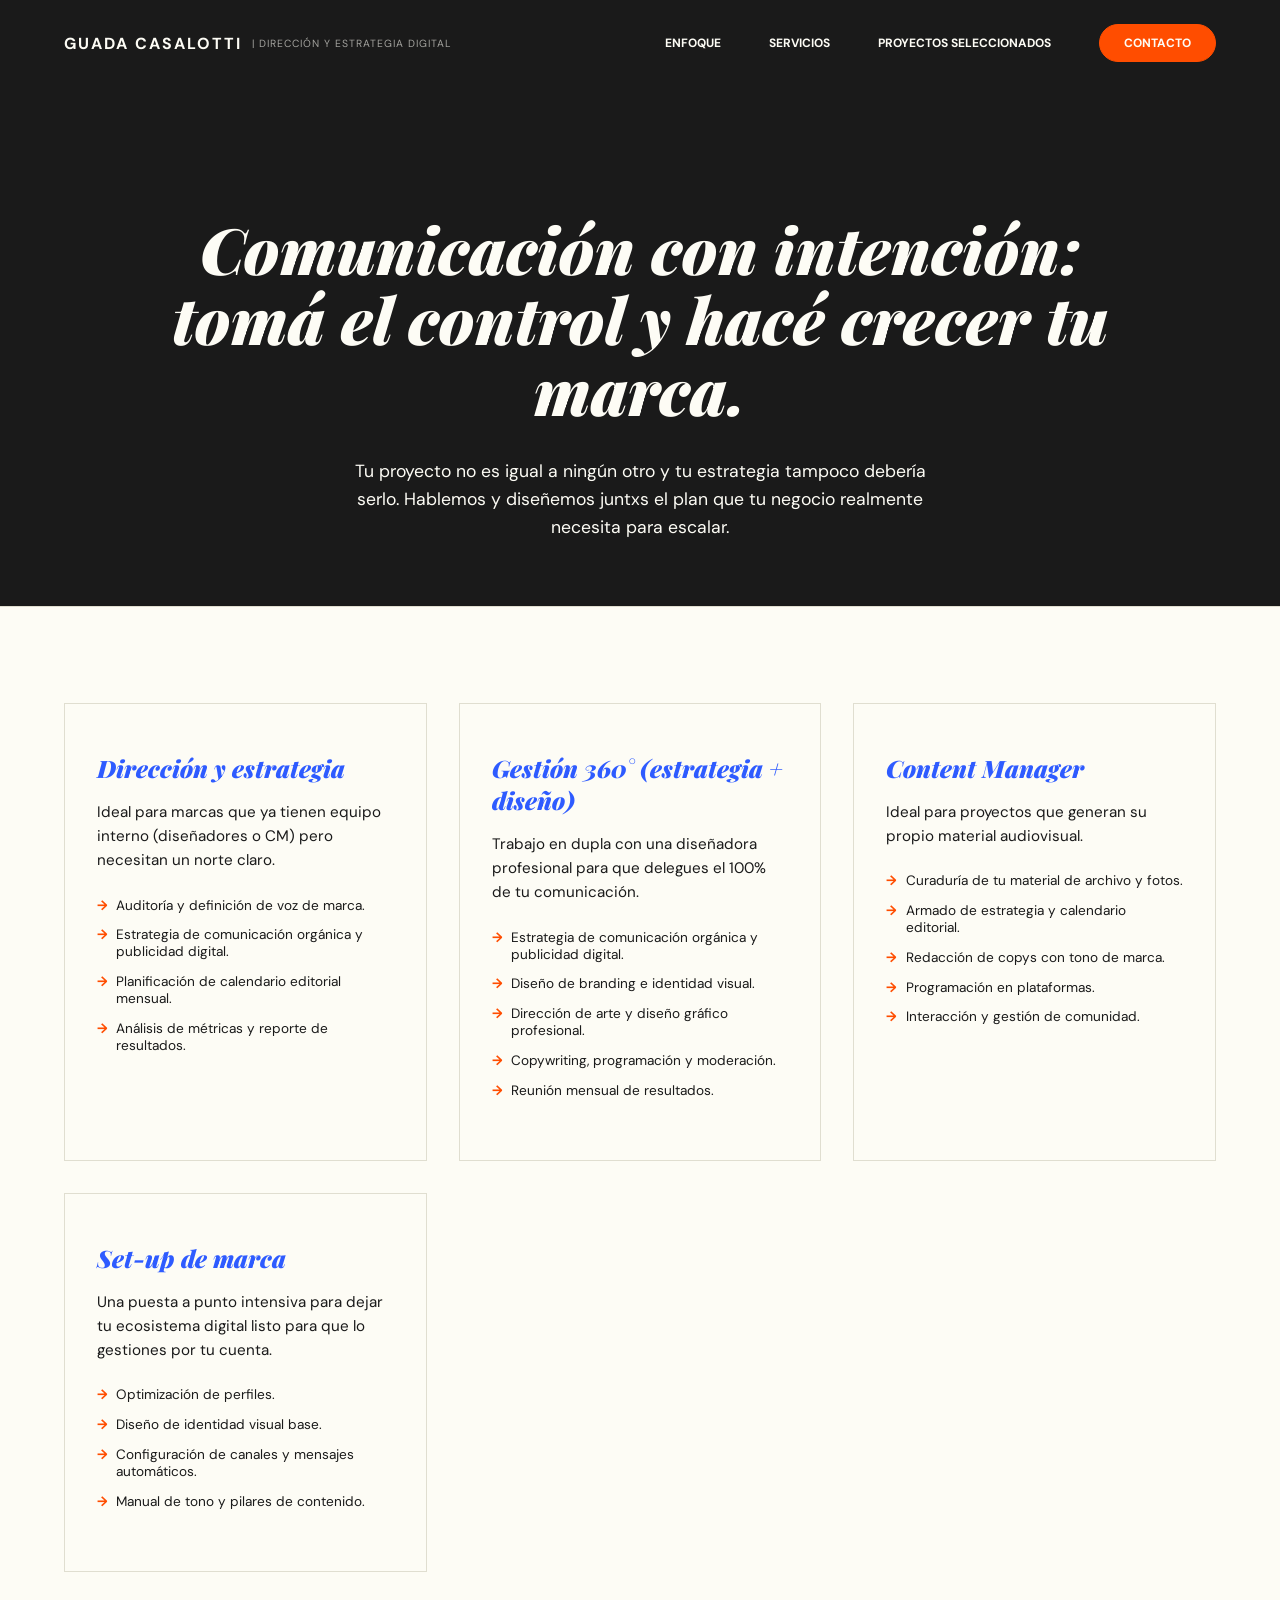
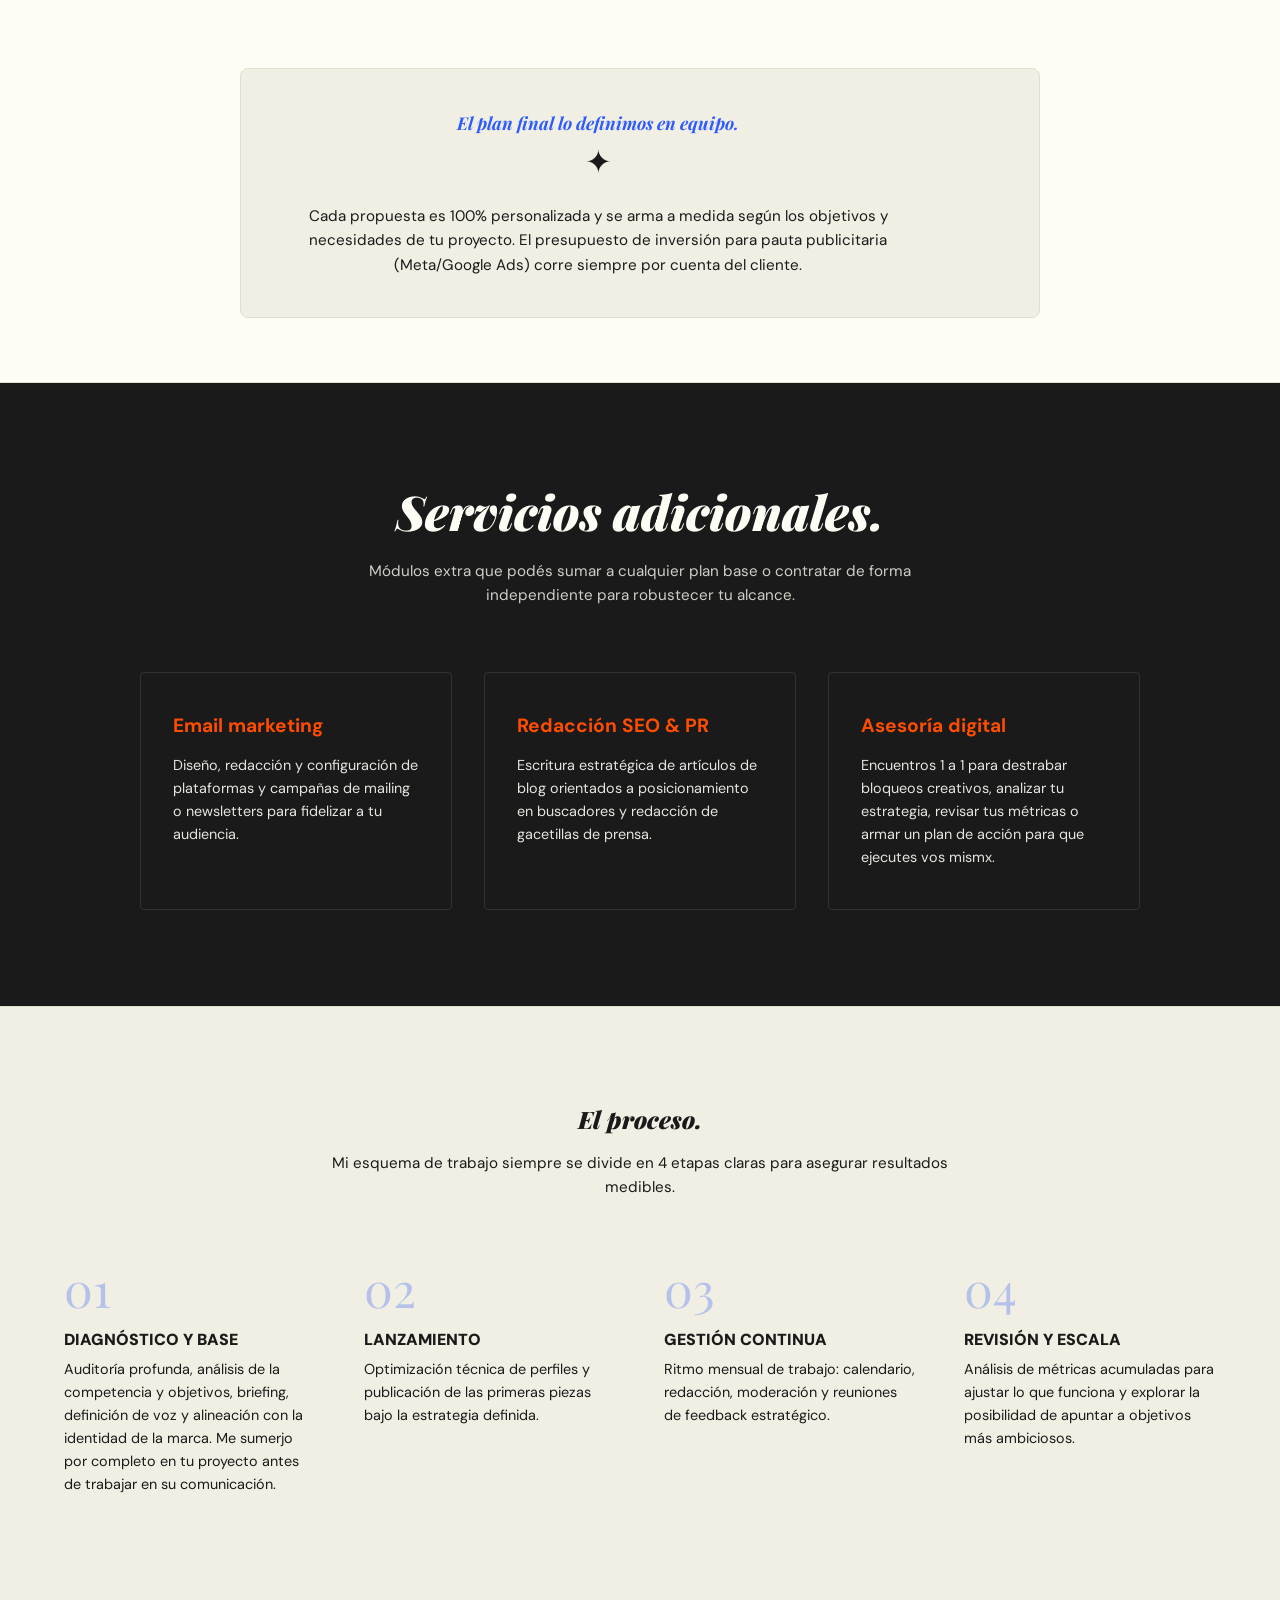
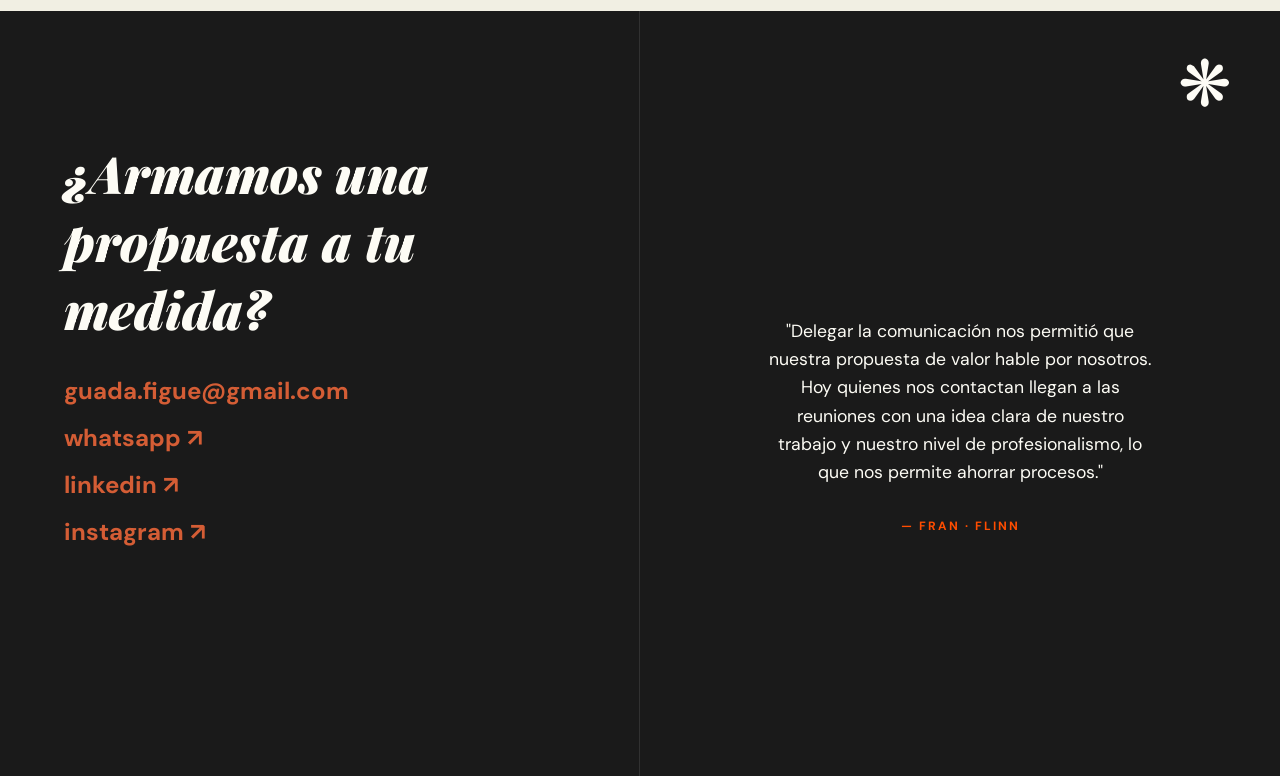
==== commit 66eadf0f: "Update servicios.html" ====
--- a/servicios.html
+++ b/servicios.html
@@ -45,8 +45,8 @@
             <p>Trabajo en dupla con una diseñadora profesional para que delegues el 100% de tu comunicación.</p>
             <ul class="servicios-lista">
                 <li>Estrategia de comunicación orgánica y publicidad digital.</li>
-                <li>Diseño de branding e identidad visual</li>
-                <li>Dirección de arte y diseño gráfico profesional</li>
+                <li>Diseño de branding e identidad visual.</li>
+                <li>Dirección de arte y diseño gráfico profesional.</li>
                 <li>Copywriting, programación y moderación.</li>
                 <li>Reunión mensual de resultados.</li>
             </ul>
@@ -70,7 +70,7 @@
             <ul class="servicios-lista">
                 <li>Optimización de perfiles.</li>
                 <li>Diseño de identidad visual base.</li>
-                <li>Configuración de canales y mensajes automáticos</li>
+                <li>Configuración de canales y mensajes automáticos.</li>
                 <li>Manual de tono y pilares de contenido.</li>
             </ul>
         </div>
@@ -78,9 +78,9 @@
 
     <section class="aclaraciones-section" style="padding: 0 4rem 4rem 4rem; background-color: var(--canvas);">
         <div style="background-color: #F1EFE3; border: 1px solid var(--line); border-radius: 8px; padding: 2.5rem 2rem; max-width: 800px; margin: 0 auto; text-align: center; position: relative;">
-            <span style="font-size: 2rem; display: block; margin-bottom: 1rem; color: var(--ink);">✦</span>
             <p style="font-size: 0.95rem; color: var(--ink); margin: 0; line-height: 1.6; font-family: var(--font-sans);">
                 <strong style="font-family: var(--font-serif); font-style: italic; font-size: 1.1rem; color: var(--cobalt);">El plan final lo definimos en equipo.</strong> <br>
+                            <span style="font-size: 2rem; display: block; margin-bottom: 1rem; color: var(--ink);">✦</span>
                 Cada propuesta es 100% personalizada y se arma a medida según los objetivos y necesidades de tu proyecto. El presupuesto de inversión para pauta publicitaria (Meta/Google Ads) corre siempre por cuenta del cliente.
             </p>
         </div>
